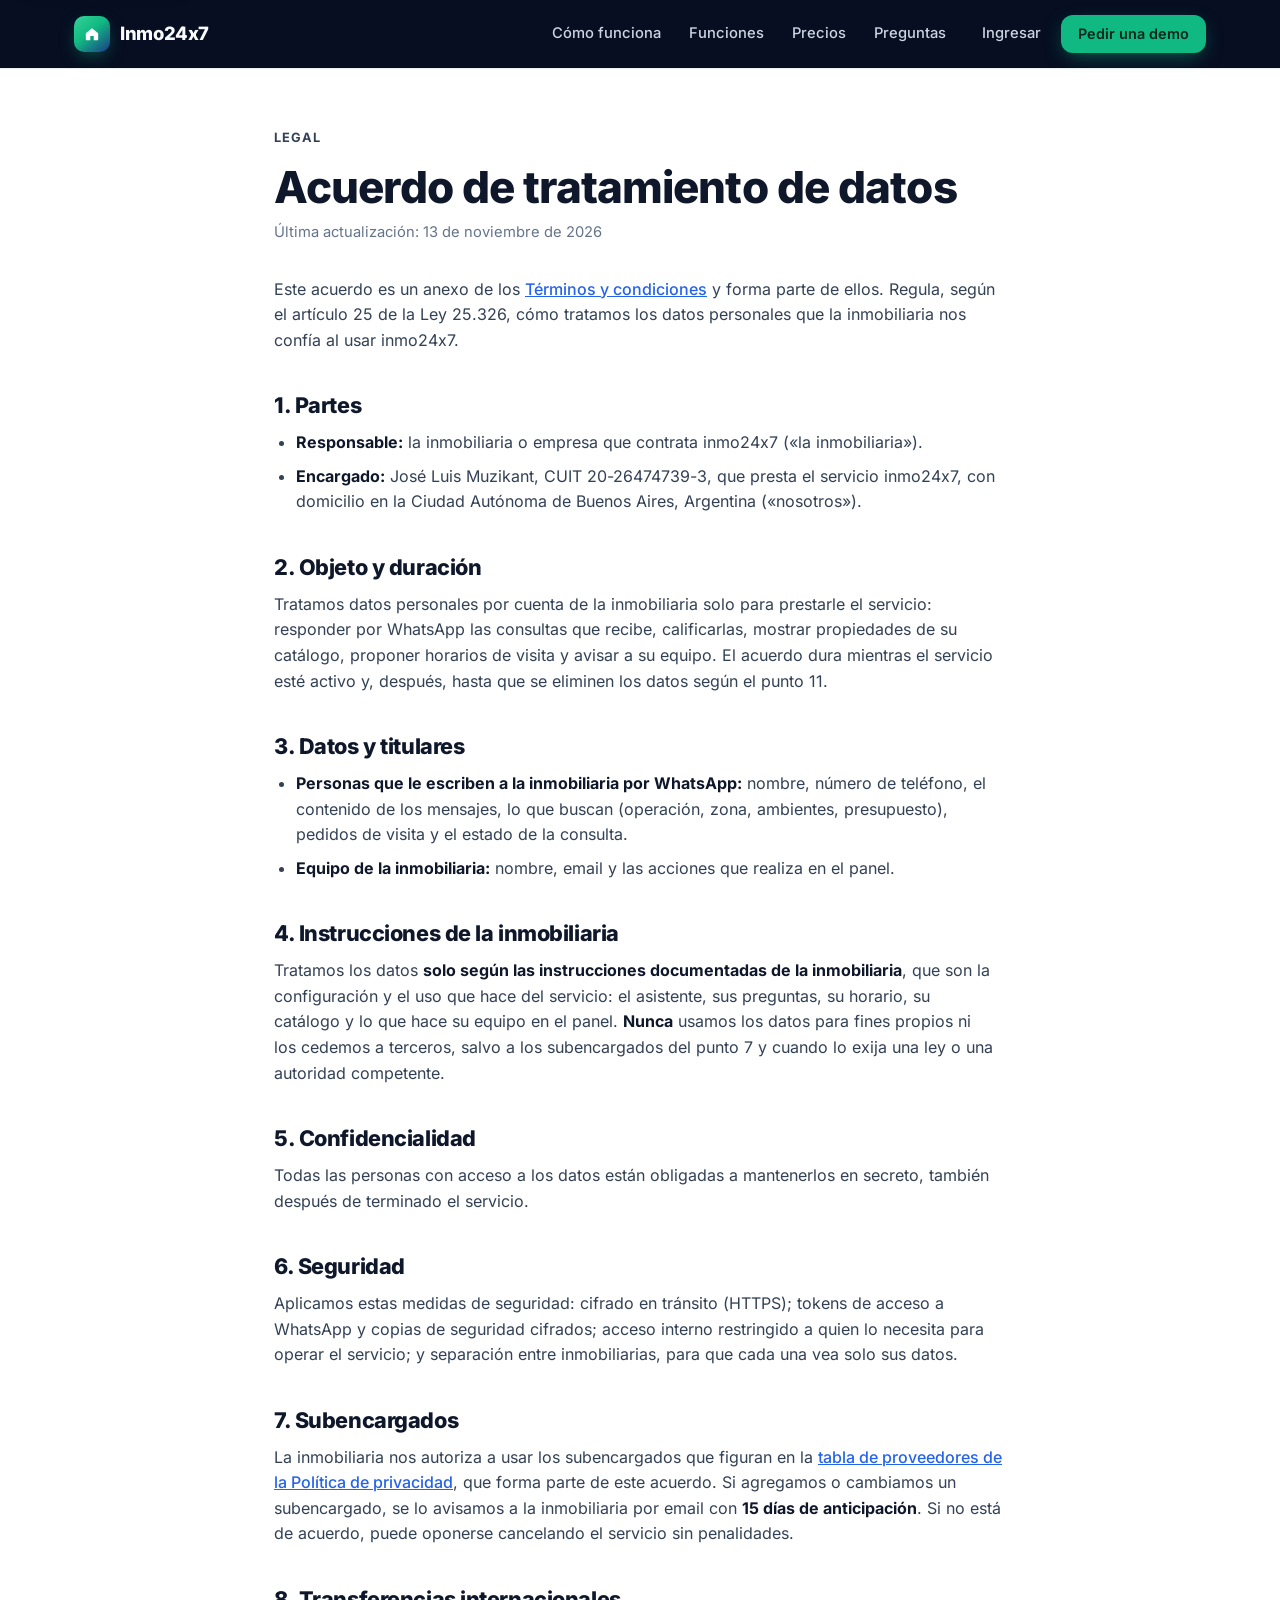
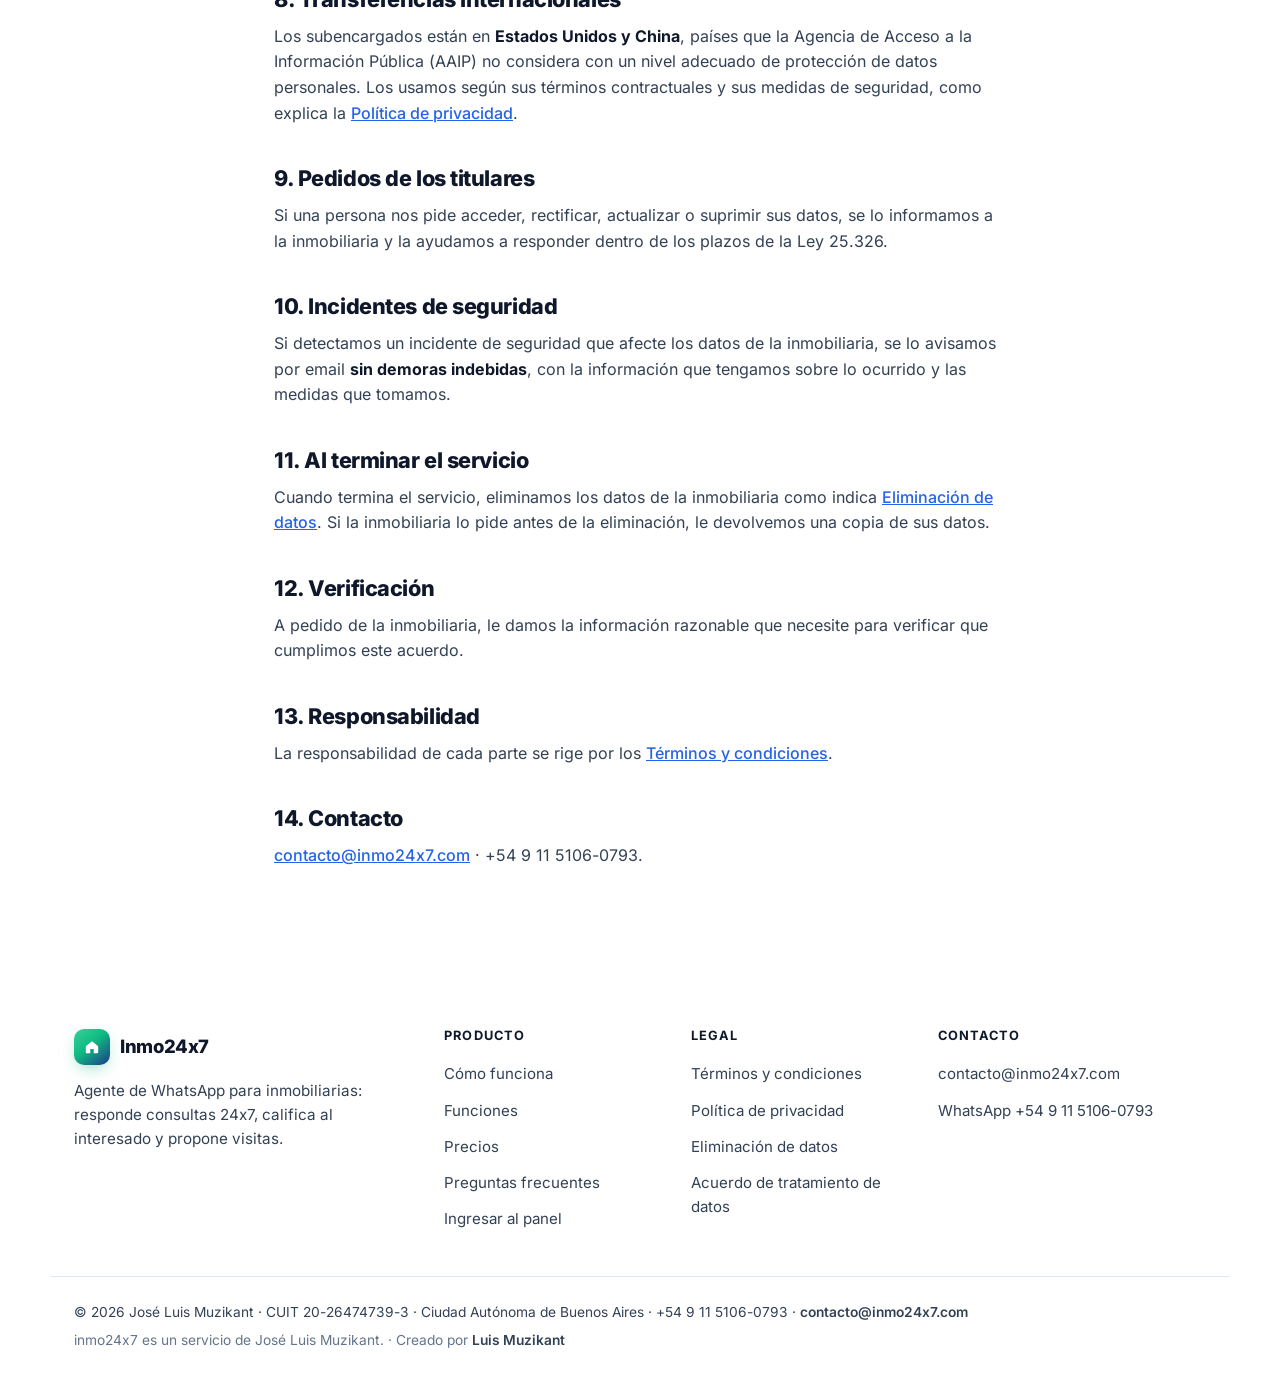
==== acuerdo-de-tratamiento-de-datos/index.html @ 427f62fc "Add data processing agreement, Responsable domicile, provider table and transfer notice; remove Cuen" ====
<!doctype html>
<html lang="es-AR">
  <head>
    <meta charset="UTF-8" />
    <meta name="viewport" content="width=device-width, initial-scale=1.0" />
    <title>Acuerdo de tratamiento de datos — Inmo24x7</title>
    <meta name="description" content="Acuerdo de tratamiento de datos de inmo24x7 (anexo a los Términos, Ley 25.326, art. 25): cómo tratamos, por cuenta de cada inmobiliaria, los datos de las personas que le escriben por WhatsApp." />
    <link rel="canonical" href="https://www.inmo24x7.com/acuerdo-de-tratamiento-de-datos/" />
    <meta name="theme-color" content="#0b1530" />
    <link rel="icon" href="/favicon.svg" type="image/svg+xml" />
    <meta property="og:type" content="website" />
    <meta property="og:locale" content="es_AR" />
    <meta property="og:site_name" content="Inmo24x7" />
    <meta property="og:url" content="https://www.inmo24x7.com/acuerdo-de-tratamiento-de-datos/" />
    <meta property="og:title" content="Acuerdo de tratamiento de datos — Inmo24x7" />
    <meta property="og:image" content="https://www.inmo24x7.com/images/og.png" />
    <link rel="preload" href="/fonts/inter-latin-var.woff2" as="font" type="font/woff2" crossorigin />
    <link rel="stylesheet" href="/styles.css" />
    <script>document.documentElement.classList.add('js');</script>
  </head>

  <body class="page-legal">
    <!-- Texto base: revisar con un abogado antes de lanzar. -->
    <a href="#main" class="skip-link">Saltar al contenido</a>

    <!-- site-header: identical on every page -->
    <header class="nav">
      <div class="nav-inner wrap">
        <a href="/" class="brand" aria-label="Inmo24x7, inicio">
          <span class="brand-mark" aria-hidden="true"><svg viewBox="0 0 32 32"><path d="M7 15 16 7.5 25 15v9a1 1 0 0 1-1 1h-5.5v-6h-5v6H8a1 1 0 0 1-1-1z" fill="currentColor"/></svg></span>
          <span class="brand-name">Inmo24x7</span>
        </a>

        <nav class="nav-links" id="nav-links" aria-label="Principal">
          <a href="/#como-funciona">Cómo funciona</a>
          <a href="/#funciones">Funciones</a>
          <a href="/#precios">Precios</a>
          <a href="/#faq">Preguntas</a>
          <a href="https://app.inmo24x7.com" class="nav-login">Ingresar</a>
          <a href="https://wa.me/5491151060793?text=Hola%20Inmo24x7%2C%20quiero%20una%20demo" class="btn btn-primary btn-sm" target="_blank" rel="noopener">Pedir una demo</a>
        </nav>

        <button class="nav-toggle" type="button" aria-label="Abrir menú" aria-expanded="false" aria-controls="nav-links">
          <span></span><span></span><span></span>
        </button>
      </div>
    </header>
    <!-- /site-header -->

    <main id="main" class="legal">
      <div class="wrap legal-wrap">
        <p class="eyebrow">Legal</p>
        <h1>Acuerdo de tratamiento de datos</h1>
        <p class="updated">Última actualización: 13 de noviembre de 2026</p>

        <p>Este acuerdo es un anexo de los <a href="/terminos/">Términos y condiciones</a> y forma parte de ellos. Regula, según el artículo 25 de la Ley 25.326, cómo tratamos los datos personales que la inmobiliaria nos confía al usar inmo24x7.</p>

        <section id="partes">
          <h2>1. Partes</h2>
          <ul>
            <li><strong>Responsable:</strong> la inmobiliaria o empresa que contrata inmo24x7 («la inmobiliaria»).</li>
            <li><strong>Encargado:</strong> José Luis Muzikant, CUIT 20-26474739-3, que presta el servicio inmo24x7, con domicilio en la Ciudad Autónoma de Buenos Aires, Argentina («nosotros»).</li>
          </ul>
        </section>

        <section id="objeto">
          <h2>2. Objeto y duración</h2>
          <p>Tratamos datos personales por cuenta de la inmobiliaria solo para prestarle el servicio: responder por WhatsApp las consultas que recibe, calificarlas, mostrar propiedades de su catálogo, proponer horarios de visita y avisar a su equipo. El acuerdo dura mientras el servicio esté activo y, después, hasta que se eliminen los datos según el punto 11.</p>
        </section>

        <section id="datos">
          <h2>3. Datos y titulares</h2>
          <ul>
            <li><strong>Personas que le escriben a la inmobiliaria por WhatsApp:</strong> nombre, número de teléfono, el contenido de los mensajes, lo que buscan (operación, zona, ambientes, presupuesto), pedidos de visita y el estado de la consulta.</li>
            <li><strong>Equipo de la inmobiliaria:</strong> nombre, email y las acciones que realiza en el panel.</li>
          </ul>
        </section>

        <section id="instrucciones">
          <h2>4. Instrucciones de la inmobiliaria</h2>
          <p>Tratamos los datos <strong>solo según las instrucciones documentadas de la inmobiliaria</strong>, que son la configuración y el uso que hace del servicio: el asistente, sus preguntas, su horario, su catálogo y lo que hace su equipo en el panel. <strong>Nunca</strong> usamos los datos para fines propios ni los cedemos a terceros, salvo a los subencargados del punto 7 y cuando lo exija una ley o una autoridad competente.</p>
        </section>

        <section id="confidencialidad">
          <h2>5. Confidencialidad</h2>
          <p>Todas las personas con acceso a los datos están obligadas a mantenerlos en secreto, también después de terminado el servicio.</p>
        </section>

        <section id="seguridad">
          <h2>6. Seguridad</h2>
          <p>Aplicamos estas medidas de seguridad: cifrado en tránsito (HTTPS); tokens de acceso a WhatsApp y copias de seguridad cifrados; acceso interno restringido a quien lo necesita para operar el servicio; y separación entre inmobiliarias, para que cada una vea solo sus datos.</p>
        </section>

        <section id="subencargados">
          <h2>7. Subencargados</h2>
          <p>La inmobiliaria nos autoriza a usar los subencargados que figuran en la <a href="/privacidad/#proveedores">tabla de proveedores de la Política de privacidad</a>, que forma parte de este acuerdo. Si agregamos o cambiamos un subencargado, se lo avisamos a la inmobiliaria por email con <strong>15 días de anticipación</strong>. Si no está de acuerdo, puede oponerse cancelando el servicio sin penalidades.</p>
        </section>

        <section id="transferencias">
          <h2>8. Transferencias internacionales</h2>
          <p>Los subencargados están en <strong>Estados Unidos y China</strong>, países que la Agencia de Acceso a la Información Pública (AAIP) no considera con un nivel adecuado de protección de datos personales. Los usamos según sus términos contractuales y sus medidas de seguridad, como explica la <a href="/privacidad/#transferencias">Política de privacidad</a>.</p>
          <!-- TODO_ABOGADO: definir mecanismo de transferencia (cláusulas modelo Res. AAIP 198/2023 o consentimiento) -->
        </section>

        <section id="derechos">
          <h2>9. Pedidos de los titulares</h2>
          <p>Si una persona nos pide acceder, rectificar, actualizar o suprimir sus datos, se lo informamos a la inmobiliaria y la ayudamos a responder dentro de los plazos de la Ley 25.326.</p>
        </section>

        <section id="incidentes">
          <h2>10. Incidentes de seguridad</h2>
          <p>Si detectamos un incidente de seguridad que afecte los datos de la inmobiliaria, se lo avisamos por email <strong>sin demoras indebidas</strong>, con la información que tengamos sobre lo ocurrido y las medidas que tomamos.</p>
        </section>

        <section id="fin">
          <h2>11. Al terminar el servicio</h2>
          <p>Cuando termina el servicio, eliminamos los datos de la inmobiliaria como indica <a href="/eliminacion-de-datos/">Eliminación de datos</a>. Si la inmobiliaria lo pide antes de la eliminación, le devolvemos una copia de sus datos.</p>
        </section>

        <section id="verificacion">
          <h2>12. Verificación</h2>
          <p>A pedido de la inmobiliaria, le damos la información razonable que necesite para verificar que cumplimos este acuerdo.</p>
        </section>

        <section id="responsabilidad">
          <h2>13. Responsabilidad</h2>
          <p>La responsabilidad de cada parte se rige por los <a href="/terminos/#responsabilidad">Términos y condiciones</a>.</p>
        </section>

        <section id="contacto">
          <h2>14. Contacto</h2>
          <p><a href="mailto:contacto@inmo24x7.com">contacto@inmo24x7.com</a> · +54 9 11 5106-0793.</p>
        </section>
      </div>
    </main>

    <!-- site-footer: identical on every page. Legal data: see legal-data.md -->
    <footer class="footer">
      <div class="wrap footer-grid">
        <div class="footer-brand">
          <a href="/" class="brand">
            <span class="brand-mark" aria-hidden="true"><svg viewBox="0 0 32 32"><path d="M7 15 16 7.5 25 15v9a1 1 0 0 1-1 1h-5.5v-6h-5v6H8a1 1 0 0 1-1-1z" fill="currentColor"/></svg></span>
            <span class="brand-name">Inmo24x7</span>
          </a>
          <p>Agente de WhatsApp para inmobiliarias: responde consultas 24x7, califica al interesado y propone visitas.</p>
        </div>
        <div>
          <h2 class="footer-h">Producto</h2>
          <ul>
            <li><a href="/#como-funciona">Cómo funciona</a></li>
            <li><a href="/#funciones">Funciones</a></li>
            <li><a href="/#precios">Precios</a></li>
            <li><a href="/#faq">Preguntas frecuentes</a></li>
            <li><a href="https://app.inmo24x7.com">Ingresar al panel</a></li>
          </ul>
        </div>
        <div>
          <h2 class="footer-h">Legal</h2>
          <ul>
            <li><a href="/terminos/">Términos y condiciones</a></li>
            <li><a href="/privacidad/">Política de privacidad</a></li>
            <li><a href="/eliminacion-de-datos/">Eliminación de datos</a></li>
            <li><a href="/acuerdo-de-tratamiento-de-datos/">Acuerdo de tratamiento de datos</a></li>
          </ul>
        </div>
        <div>
          <h2 class="footer-h">Contacto</h2>
          <ul>
            <li><a href="mailto:contacto@inmo24x7.com">contacto@inmo24x7.com</a></li>
            <li><a href="https://wa.me/5491151060793" target="_blank" rel="noopener">WhatsApp +54 9 11 5106-0793</a></li>
          </ul>
        </div>
      </div>
      <div class="wrap footer-bottom">
        <p class="legal-line">© 2026 José Luis Muzikant · CUIT 20-26474739-3 · Ciudad Autónoma de Buenos Aires · +54 9 11 5106-0793 · <a href="mailto:contacto@inmo24x7.com">contacto@inmo24x7.com</a></p>
        <p>inmo24x7 es un servicio de José Luis Muzikant. · Creado por <a href="https://www.linkedin.com/in/jmuzikant/" target="_blank" rel="noopener">Luis Muzikant</a></p>
      </div>
    </footer>
    <!-- /site-footer -->

    <script src="/site.js" defer></script>
  </body>
</html>
---- styles.css ----
/* ==========================================================================
   Inmo24x7 landing
   ========================================================================== */

/* Inter, self-hosted (SIL Open Font License, see /fonts/OFL.txt). Variable weight, Latin subset. */
@font-face {
  font-family: 'Inter';
  font-style: normal;
  font-weight: 100 900;
  font-display: swap;
  src: url('/fonts/inter-latin-var.woff2') format('woff2');
}

*, *::before, *::after { box-sizing: border-box; margin: 0; padding: 0; }

:root {
  --navy-950: #070e22;
  --navy-900: #0b1530;
  --navy-800: #13214a;
  --blue-900: #1E3A8A;
  --blue-600: #2563eb;
  --blue-400: #60a5fa;
  --green-500: #10B981;
  --green-400: #34D399;
  --green-700: #047857;
  --green-50: #ecfdf5;

  --ink: #0f172a;
  --ink-2: #334155;
  --ink-3: #64748b;
  --line: #e2e8f0;
  --surface: #ffffff;
  --surface-2: #f6f8fb;

  --on-dark: #f8fafc;
  --on-dark-2: #cbd5e1;
  --on-dark-3: #94a3b8;
  --line-dark: rgba(148, 163, 184, 0.18);

  --radius: 14px;
  --radius-lg: 20px;
  --shadow-sm: 0 1px 2px rgba(15, 23, 42, .06), 0 1px 3px rgba(15, 23, 42, .04);
  --shadow-md: 0 8px 24px -8px rgba(15, 23, 42, .14);
  --shadow-lg: 0 30px 60px -20px rgba(2, 6, 23, .45);
  --ease: cubic-bezier(.2, .7, .2, 1);
  --nav-h: 68px;
}

html { scroll-behavior: smooth; scroll-padding-top: calc(var(--nav-h) + 12px); -webkit-text-size-adjust: 100%; }

body {
  font-family: 'Inter', ui-sans-serif, system-ui, -apple-system, 'Segoe UI', sans-serif;
  font-size: 16px;
  line-height: 1.6;
  color: var(--ink);
  background: var(--surface);
  font-feature-settings: 'calt' 0; /* keep "24x7" from rendering as "24×7" */
  -webkit-font-smoothing: antialiased;
  text-rendering: optimizeLegibility;
  overflow-x: hidden;
}

img { display: block; max-width: 100%; height: auto; }
a { color: inherit; }
h1, h2, h3, h4 { line-height: 1.15; letter-spacing: -0.02em; text-wrap: balance; }
p { text-wrap: pretty; }

.wrap { width: 100%; max-width: 1180px; margin: 0 auto; padding: 0 24px; }

.ico {
  width: 20px; height: 20px; flex: none;
  fill: none; stroke: currentColor; stroke-width: 2; stroke-linecap: round; stroke-linejoin: round;
}

:focus-visible { outline: 3px solid var(--blue-400); outline-offset: 3px; border-radius: 6px; }

.skip-link {
  position: absolute; left: 16px; top: -60px; z-index: 2000;
  background: var(--surface); color: var(--ink); padding: 10px 16px; border-radius: 10px;
  font-weight: 600; text-decoration: none; box-shadow: var(--shadow-md);
}
.skip-link:focus { top: 12px; }

/* Buttons ---------------------------------------------------------------- */
.btn {
  display: inline-flex; align-items: center; justify-content: center; gap: 8px;
  min-height: 44px; padding: 10px 20px;
  border-radius: 12px; border: 1px solid transparent;
  font: inherit; font-weight: 600; font-size: .95rem; line-height: 1.2;
  text-decoration: none; cursor: pointer; white-space: nowrap;
  transition: transform .15s var(--ease), box-shadow .15s var(--ease), background-color .15s, border-color .15s, color .15s;
}
.btn .ico { width: 18px; height: 18px; }
.btn-sm { min-height: 38px; padding: 8px 16px; font-size: .9rem; }
.btn-lg { min-height: 52px; padding: 14px 26px; font-size: 1rem; }

.btn-primary {
  background: var(--green-500); color: #04261b;
  box-shadow: 0 6px 20px -6px rgba(16, 185, 129, .6);
}
.btn-primary:hover { background: var(--green-400); transform: translateY(-1px); box-shadow: 0 10px 26px -8px rgba(16, 185, 129, .7); }

.btn-ghost { background: rgba(255, 255, 255, .06); color: var(--on-dark); border-color: rgba(255, 255, 255, .22); }
.btn-ghost:hover { background: rgba(255, 255, 255, .12); border-color: rgba(255, 255, 255, .4); }

.btn-outline { background: var(--surface); color: var(--ink); border-color: var(--line); }
.btn-outline:hover { border-color: var(--ink-3); background: var(--surface-2); }

/* Eyebrow ---------------------------------------------------------------- */
.eyebrow {
  display: inline-flex; align-items: center; gap: 8px;
  font-size: .8rem; font-weight: 700; letter-spacing: .08em; text-transform: uppercase;
  color: var(--green-700); margin-bottom: 14px;
}
.eyebrow-dark { color: var(--green-400); }
.eyebrow .dot {
  width: 8px; height: 8px; border-radius: 50%; background: var(--green-400);
  box-shadow: 0 0 0 4px rgba(52, 211, 153, .2);
}

/* Navigation ------------------------------------------------------------- */
.nav {
  position: fixed; inset: 0 0 auto; z-index: 1000; height: var(--nav-h);
  display: flex; align-items: center;
  transition: background-color .25s, box-shadow .25s, backdrop-filter .25s;
}
.nav.scrolled {
  background: rgba(7, 14, 34, .82);
  backdrop-filter: saturate(160%) blur(14px);
  -webkit-backdrop-filter: saturate(160%) blur(14px);
  box-shadow: 0 1px 0 var(--line-dark);
}
.nav-inner { display: flex; align-items: center; justify-content: space-between; gap: 24px; }

.brand { display: inline-flex; align-items: center; gap: 10px; text-decoration: none; color: var(--on-dark); }
.brand-mark {
  width: 36px; height: 36px; border-radius: 10px; display: grid; place-items: center;
  background: linear-gradient(140deg, var(--green-400), var(--green-500) 45%, var(--blue-900));
  color: #fff; box-shadow: 0 6px 18px -6px rgba(16, 185, 129, .6);
}
.brand-mark svg { width: 22px; height: 22px; }
.brand-name { font-weight: 800; font-size: 1.15rem; letter-spacing: -0.02em; }

.nav-links { display: flex; align-items: center; gap: 4px; }
.nav-links a:not(.btn) {
  color: var(--on-dark-2); text-decoration: none; font-size: .92rem; font-weight: 500;
  padding: 8px 12px; border-radius: 8px; transition: color .15s, background-color .15s;
}
.nav-links a:not(.btn):hover { color: #fff; background: rgba(255, 255, 255, .06); }
.nav-links .nav-login { margin-left: 8px; color: #fff; }
.nav-links .btn { margin-left: 4px; }

.nav-toggle {
  display: none; width: 44px; height: 44px; border: 0; background: transparent; cursor: pointer;
  flex-direction: column; align-items: center; justify-content: center; gap: 5px; border-radius: 10px;
}
.nav-toggle span { display: block; width: 22px; height: 2px; border-radius: 2px; background: #fff; transition: transform .2s, opacity .2s; }
.nav-toggle.open span:nth-child(1) { transform: translateY(7px) rotate(45deg); }
.nav-toggle.open span:nth-child(2) { opacity: 0; }
.nav-toggle.open span:nth-child(3) { transform: translateY(-7px) rotate(-45deg); }

/* Hero ------------------------------------------------------------------- */
.hero {
  position: relative; isolation: isolate; overflow: hidden;
  background: var(--navy-950); color: var(--on-dark);
  padding: calc(var(--nav-h) + 64px) 0 96px;
}
.hero-bg {
  position: absolute; inset: 0; z-index: -1;
  background:
    radial-gradient(60% 60% at 85% 20%, rgba(16, 185, 129, .28), transparent 70%),
    radial-gradient(50% 60% at 10% 90%, rgba(37, 99, 235, .28), transparent 70%),
    linear-gradient(180deg, var(--navy-950), var(--navy-900));
}
.hero-bg::after {
  content: ''; position: absolute; inset: 0;
  background-image: linear-gradient(rgba(148, 163, 184, .06) 1px, transparent 1px), linear-gradient(90deg, rgba(148, 163, 184, .06) 1px, transparent 1px);
  background-size: 48px 48px;
  -webkit-mask-image: radial-gradient(70% 70% at 50% 30%, #000 30%, transparent 80%);
          mask-image: radial-gradient(70% 70% at 50% 30%, #000 30%, transparent 80%);
}

.hero-grid { display: grid; grid-template-columns: 1.1fr .9fr; gap: 56px; align-items: center; }

.hero h1 { font-size: clamp(2.3rem, 4.6vw, 3.6rem); font-weight: 800; letter-spacing: -0.035em; margin-bottom: 22px; }
.hero h1 .hl {
  background: linear-gradient(100deg, var(--green-400), #6ee7b7 60%, var(--blue-400));
  -webkit-background-clip: text; background-clip: text; color: transparent;
}
.lead { font-size: clamp(1.05rem, 1.6vw, 1.2rem); color: var(--on-dark-2); max-width: 560px; margin-bottom: 32px; }
.lead strong { color: #fff; font-weight: 600; }

.hero-cta { display: flex; flex-wrap: wrap; gap: 12px; margin-bottom: 28px; }
.hero-cta.center { justify-content: center; margin-bottom: 0; }

.hero-points { list-style: none; display: flex; flex-wrap: wrap; gap: 10px 22px; color: var(--on-dark-3); font-size: .9rem; }
.hero-points li { display: inline-flex; align-items: center; gap: 6px; }
.hero-points .ico { width: 16px; height: 16px; color: var(--green-400); stroke-width: 2.5; }

/* Phone mock */
.hero-visual { position: relative; display: flex; justify-content: center; }
.phone {
  width: 100%; max-width: 360px;
  border-radius: 34px; padding: 10px;
  background: linear-gradient(160deg, #1f2b4d, #0d1630);
  box-shadow: var(--shadow-lg), inset 0 0 0 1px rgba(255, 255, 255, .08);
}
.phone-head {
  display: flex; align-items: center; gap: 10px;
  background: #075e54; color: #fff; padding: 14px 16px; border-radius: 26px 26px 0 0;
}
.phone-head strong { display: block; font-size: .92rem; font-weight: 600; line-height: 1.2; }
.phone-head .online { font-size: .75rem; opacity: .8; }
.avatar {
  width: 36px; height: 36px; border-radius: 50%; display: grid; place-items: center;
  background: #d1fae5; color: #065f46; font-weight: 700;
}
.phone-body {
  height: 470px; overflow: hidden;
  display: flex; flex-direction: column; justify-content: flex-end; gap: 8px;
  padding: 16px 12px; border-radius: 0 0 26px 26px;
  background-color: #ece5dd;
  background-image: radial-gradient(rgba(0, 0, 0, .035) 1px, transparent 1px);
  background-size: 14px 14px;
}
.msg {
  position: relative; flex: none;
  max-width: 84%; padding: 7px 10px 18px; border-radius: 10px;
  font-size: .86rem; line-height: 1.4; color: #111b21;
  box-shadow: 0 1px .5px rgba(11, 20, 26, .13);
}
.msg time { position: absolute; right: 8px; bottom: 3px; font-size: .66rem; color: #667781; }
.msg.in { align-self: flex-start; background: #fff; border-top-left-radius: 2px; }
.msg.out { align-self: flex-end; background: #d9fdd3; border-top-right-radius: 2px; }
.prop {
  display: block; margin-top: 6px; padding: 7px 9px; border-radius: 8px;
  background: rgba(255, 255, 255, .75); border: 1px solid rgba(0, 0, 0, .06);
}
.prop b { display: block; font-weight: 600; font-size: .82rem; }
.prop small { font-size: .76rem; color: #3b4a54; }
.prop u { color: #027eb5; text-decoration: none; }
.slots { display: flex; gap: 6px; margin-top: 6px; }
.slots span {
  padding: 4px 9px; border-radius: 999px; font-size: .76rem; font-weight: 600;
  background: #fff; color: #027eb5; border: 1px solid rgba(2, 126, 181, .25);
}
.slots .picked { background: #027eb5; color: #fff; }

.typing {
  display: none; align-self: flex-end; gap: 4px; padding: 10px 12px; border-radius: 10px;
  background: #d9fdd3; box-shadow: 0 1px .5px rgba(11, 20, 26, .13);
}
.typing span { width: 6px; height: 6px; border-radius: 50%; background: #667781; animation: blink 1.2s infinite; }
.typing span:nth-child(2) { animation-delay: .15s; }
.typing span:nth-child(3) { animation-delay: .3s; }
@keyframes blink { 0%, 60%, 100% { opacity: .3; transform: translateY(0); } 30% { opacity: 1; transform: translateY(-3px); } }

.js .phone-body.play [data-step]:not(.show) { display: none; }
.phone-body.play [data-step].show { animation: pop .35s var(--ease); }
.phone-body.is-typing .typing { display: flex; }
@keyframes pop { from { opacity: 0; transform: translateY(8px) scale(.98); } to { opacity: 1; transform: none; } }

.toast {
  position: absolute; left: -28px; bottom: -36px;
  display: flex; align-items: center; gap: 12px;
  padding: 12px 16px 12px 12px; border-radius: 14px;
  background: #fff; color: var(--ink); box-shadow: var(--shadow-lg);
  opacity: 0; transform: translateY(12px); transition: opacity .4s, transform .4s var(--ease);
}
.toast.show { opacity: 1; transform: none; }
.toast strong { display: block; font-size: .88rem; }
.toast small { display: block; font-size: .78rem; color: var(--ink-3); }
.toast-ico { width: 36px; height: 36px; border-radius: 10px; display: grid; place-items: center; background: #dbeafe; color: var(--blue-600); }

/* Strip ------------------------------------------------------------------ */
.strip { border-bottom: 1px solid var(--line); background: var(--surface); }
.strip-inner {
  display: flex; flex-wrap: wrap; justify-content: center; gap: 14px 40px;
  padding-top: 22px; padding-bottom: 22px; color: var(--ink-2); font-size: .92rem; font-weight: 500;
}
.strip-inner span { display: inline-flex; align-items: center; gap: 8px; }
.strip-inner .ico { color: var(--green-700); }

/* Sections --------------------------------------------------------------- */
.section { padding: 104px 0; }
.section-alt { background: var(--surface-2); border-top: 1px solid var(--line); border-bottom: 1px solid var(--line); }
.section-dark { background: var(--navy-900); color: var(--on-dark); }

.section-head { max-width: 680px; margin-bottom: 56px; }
.section-head.center { margin-left: auto; margin-right: auto; text-align: center; }
.section-head h2 { font-size: clamp(1.9rem, 3.4vw, 2.6rem); font-weight: 800; margin-bottom: 14px; }
.section-head .sub { font-size: 1.08rem; color: var(--ink-2); }
.section-dark .section-head .sub { color: var(--on-dark-2); }
.section-head .sub a { color: var(--green-700); font-weight: 600; }

/* Cards */
.cards-3 { display: grid; grid-template-columns: repeat(3, 1fr); gap: 20px; margin-bottom: 40px; }
.card {
  background: var(--surface); border: 1px solid var(--line); border-radius: var(--radius-lg);
  padding: 28px; box-shadow: var(--shadow-sm);
}
.card h3 { font-size: 1.15rem; font-weight: 700; margin: 18px 0 8px; }
.card p { color: var(--ink-2); font-size: .97rem; }
.card p strong { color: var(--ink); }
.cite { display: block; margin-top: 10px; font-size: .78rem; color: var(--ink-3); }

.card-ico {
  width: 44px; height: 44px; border-radius: 12px; display: grid; place-items: center;
  background: var(--green-50); color: var(--green-700);
}
.card-ico .ico { width: 22px; height: 22px; }

.solution {
  display: flex; align-items: center; justify-content: space-between; gap: 32px;
  padding: 40px 44px; border-radius: var(--radius-lg);
  background:
    radial-gradient(80% 140% at 100% 0%, rgba(16, 185, 129, .25), transparent 60%),
    linear-gradient(135deg, var(--navy-900), var(--blue-900));
  color: var(--on-dark);
}
.solution h3 { font-size: clamp(1.35rem, 2.4vw, 1.7rem); font-weight: 800; margin-bottom: 10px; max-width: 640px; }
.solution p { color: var(--on-dark-2); max-width: 640px; }
.solution .eyebrow { margin-bottom: 10px; }

/* Flow */
.flow {
  list-style: none; display: grid; grid-template-columns: repeat(5, 1fr); gap: 16px;
  counter-reset: none; margin-bottom: 64px; position: relative;
}
.flow::before {
  content: ''; position: absolute; top: 22px; left: 10%; right: 10%; height: 2px;
  background: linear-gradient(90deg, var(--green-500), var(--blue-600));
  opacity: .35; z-index: 0;
}
.flow li { position: relative; z-index: 1; text-align: center; padding: 0 6px; }
.flow-n {
  width: 46px; height: 46px; border-radius: 50%; display: grid; place-items: center; margin: 0 auto 16px;
  background: var(--surface); border: 2px solid var(--green-500); color: var(--green-700);
  font-weight: 800; font-size: 1.05rem; box-shadow: 0 0 0 6px var(--surface-2);
}
.flow h3 { font-size: 1.05rem; font-weight: 700; margin-bottom: 6px; }
.flow p { font-size: .92rem; color: var(--ink-2); }

.setup {
  display: grid; grid-template-columns: .8fr 1.2fr; gap: 40px; align-items: center;
  background: var(--surface); border: 1px solid var(--line); border-radius: var(--radius-lg);
  padding: 36px; box-shadow: var(--shadow-sm);
}
.setup-head h3 { font-size: 1.45rem; font-weight: 800; margin-bottom: 10px; }
.setup-head p { color: var(--ink-2); }
.setup-grid { display: grid; grid-template-columns: repeat(2, 1fr); gap: 20px; }
.setup-step { display: flex; gap: 14px; align-items: flex-start; }
.setup-step > .ico {
  width: 40px; height: 40px; padding: 9px; border-radius: 11px;
  background: #eff6ff; color: var(--blue-600);
}
.setup-step h4 { font-size: 1rem; font-weight: 700; margin-bottom: 2px; }
.setup-step p { font-size: .92rem; color: var(--ink-2); }

/* Showcase */
.showcase { display: grid; grid-template-columns: .85fr 1.15fr; gap: 56px; align-items: center; }
.showcase + .showcase { margin-top: 88px; }
.showcase-title { font-size: clamp(1.7rem, 3vw, 2.3rem); font-weight: 800; margin-bottom: 14px; }
.shot figcaption { padding: 8px 14px; font-size: .78rem; color: var(--ink-3); border-top: 1px solid var(--line); background: var(--surface-2); }
.showcase-copy h3 { font-size: clamp(1.4rem, 2.4vw, 1.8rem); font-weight: 800; margin-bottom: 12px; }
.showcase-copy > p { color: var(--ink-2); margin-bottom: 20px; }

.ticks { list-style: none; display: grid; gap: 10px; }
.ticks li { display: flex; gap: 10px; align-items: flex-start; color: var(--ink-2); font-size: .96rem; }
.ticks .ico { width: 18px; height: 18px; margin-top: 3px; color: var(--green-700); stroke-width: 2.5; }

.shot {
  border-radius: 16px; overflow: hidden; background: var(--surface);
  border: 1px solid var(--line); box-shadow: 0 40px 80px -30px rgba(15, 23, 42, .35), var(--shadow-sm);
}
.shot-bar {
  display: flex; align-items: center; gap: 6px; padding: 10px 14px;
  background: #f1f5f9; border-bottom: 1px solid var(--line);
}
.shot-bar i { width: 10px; height: 10px; border-radius: 50%; background: #cbd5e1; }
.shot-bar span {
  margin-left: 10px; padding: 2px 12px; border-radius: 6px; background: #fff;
  font-size: .75rem; color: var(--ink-3); border: 1px solid var(--line);
}

/* Features (dark) */
.features { display: grid; grid-template-columns: repeat(3, 1fr); gap: 18px; }
.feature {
  padding: 28px; border-radius: var(--radius-lg);
  background: rgba(255, 255, 255, .035); border: 1px solid var(--line-dark);
  transition: border-color .2s, background-color .2s;
}
.feature:hover { border-color: rgba(52, 211, 153, .4); background: rgba(255, 255, 255, .055); }
.feature.wide { grid-column: span 2; }
.feature .card-ico { background: rgba(16, 185, 129, .14); color: var(--green-400); }
.feature h3 { font-size: 1.12rem; font-weight: 700; margin: 18px 0 8px; }
.feature p { color: var(--on-dark-2); font-size: .96rem; }
.feature.soon { border-style: dashed; }
.soon-tag {
  display: inline-block; margin-left: 6px; padding: 2px 8px; border-radius: 999px; vertical-align: middle;
  font-size: .7rem; font-weight: 700; letter-spacing: .04em; text-transform: uppercase;
  background: rgba(96, 165, 250, .15); color: #bfdbfe; border: 1px solid rgba(96, 165, 250, .3);
}
.chips { display: flex; flex-wrap: wrap; gap: 6px; margin-top: 14px; }
.chips span {
  padding: 4px 10px; border-radius: 999px; font-size: .78rem; font-weight: 600;
  background: rgba(52, 211, 153, .12); color: #a7f3d0; border: 1px solid rgba(52, 211, 153, .25);
}

/* Pricing */
.pricing { display: grid; grid-template-columns: repeat(3, 1fr); gap: 20px; align-items: stretch; }
.plan {
  position: relative; display: flex; flex-direction: column;
  background: var(--surface); border: 1px solid var(--line); border-radius: var(--radius-lg);
  padding: 32px 28px; box-shadow: var(--shadow-sm);
}
.plan h3 { font-size: 1.2rem; font-weight: 700; }
.plan-desc { color: var(--ink-3); font-size: .93rem; margin-top: 2px; }
.price { display: flex; align-items: baseline; gap: 6px; margin: 22px 0 24px; }
.price .cur { font-size: .9rem; font-weight: 700; color: var(--ink-3); }
.price .amt { font-size: 3.2rem; font-weight: 800; letter-spacing: -0.04em; line-height: 1; }
.price .per { color: var(--ink-3); font-size: .95rem; }
.plan .ticks { margin-bottom: 28px; flex: 1; align-content: start; }
.plan .btn { width: 100%; }
.plan-pop {
  border: 2px solid var(--green-500);
  box-shadow: 0 30px 60px -30px rgba(16, 185, 129, .55), var(--shadow-sm);
}
.pop-badge {
  position: absolute; top: -13px; left: 28px;
  padding: 4px 12px; border-radius: 999px; background: var(--green-500); color: #04261b;
  font-size: .72rem; font-weight: 800; letter-spacing: .06em; text-transform: uppercase;
}
.price .was { margin-left: 8px; color: var(--ink-3); font-size: .95rem; font-weight: 600; }
.price .amt-text { font-size: 2.2rem; letter-spacing: -0.03em; }
.pricing-note { text-align: center; max-width: 760px; margin: 28px auto 0; color: var(--ink-3); font-size: .88rem; }

/* FAQ */
.faq-wrap { display: grid; grid-template-columns: .8fr 1.2fr; gap: 56px; align-items: start; }
.faq-wrap .section-head { margin-bottom: 0; position: sticky; top: calc(var(--nav-h) + 32px); }
.faq { display: grid; gap: 10px; }
.faq details {
  background: var(--surface); border: 1px solid var(--line); border-radius: var(--radius);
  transition: border-color .2s, box-shadow .2s;
}
.faq details[open] { border-color: #cbd5e1; box-shadow: var(--shadow-sm); }
.faq summary {
  list-style: none; cursor: pointer; display: flex; align-items: center; justify-content: space-between; gap: 16px;
  padding: 18px 20px; font-weight: 600; font-size: 1rem;
}
.faq summary::-webkit-details-marker { display: none; }
.faq summary .ico { color: var(--ink-3); transition: transform .2s var(--ease); }
.faq details[open] summary .ico { transform: rotate(45deg); }
.faq details p { padding: 0 20px 20px; color: var(--ink-2); font-size: .97rem; }

/* Final CTA */
.cta-section { padding-top: 96px; }
.cta {
  text-align: center; padding: 72px 32px; border-radius: 28px; color: var(--on-dark);
  background:
    radial-gradient(60% 90% at 50% 0%, rgba(16, 185, 129, .3), transparent 70%),
    linear-gradient(160deg, var(--navy-900), var(--blue-900));
  box-shadow: var(--shadow-lg);
}
.cta h2 { font-size: clamp(1.8rem, 3.6vw, 2.6rem); font-weight: 800; max-width: 760px; margin: 0 auto 16px; }
.cta p { color: var(--on-dark-2); font-size: 1.08rem; max-width: 560px; margin: 0 auto 32px; }

/* Footer */
.footer { padding: 72px 0 32px; color: var(--ink-2); }
.footer-grid { display: grid; grid-template-columns: 1.6fr 1fr 1fr 1.3fr; gap: 40px; padding-bottom: 40px; border-bottom: 1px solid var(--line); }
.footer .brand { color: var(--ink); margin-bottom: 14px; }
.footer-brand p { font-size: .95rem; max-width: 300px; }
.footer-h { font-size: .8rem; font-weight: 700; letter-spacing: .08em; text-transform: uppercase; color: var(--ink); margin-bottom: 14px; }
.footer ul { list-style: none; display: grid; gap: 2px; }
.footer ul a { display: inline-block; padding: 5px 0; text-decoration: none; font-size: .94rem; overflow-wrap: anywhere; }
.footer ul a:hover { color: var(--green-700); }
.footer-bottom { display: grid; gap: 6px; padding-top: 24px; font-size: .86rem; color: var(--ink-3); }
.footer-bottom .legal-line { color: var(--ink-2); }
.footer-bottom a { color: var(--ink-2); font-weight: 600; text-decoration: none; }
.footer-bottom a:hover { color: var(--green-700); }

/* Legal pages ------------------------------------------------------------ */
.page-legal .nav { background: var(--navy-950); box-shadow: 0 1px 0 var(--line-dark); }
.legal { padding: calc(var(--nav-h) + 56px) 0 88px; background: var(--surface); }
.legal-wrap { max-width: 780px; }
.legal h1 { font-size: clamp(2rem, 4vw, 2.75rem); font-weight: 800; margin-bottom: 8px; }
.legal .updated { color: var(--ink-3); font-size: .92rem; margin-bottom: 32px; }
.legal section { margin-top: 40px; scroll-margin-top: calc(var(--nav-h) + 16px); }
.legal h2 { font-size: 1.35rem; font-weight: 800; margin-bottom: 12px; }
.legal h3 { font-size: 1.05rem; font-weight: 700; margin: 20px 0 8px; }
.legal p, .legal li { color: var(--ink-2); }
.legal p + p { margin-top: 12px; }
.legal ul, .legal ol { padding-left: 22px; display: grid; gap: 8px; margin: 8px 0 12px; }
.legal strong { color: var(--ink); }
.legal a { color: var(--blue-600); font-weight: 500; overflow-wrap: anywhere; }
.legal-summary, .toc {
  background: var(--surface-2); border: 1px solid var(--line); border-radius: var(--radius); padding: 22px 24px; margin-bottom: 20px;
}
.legal-summary h2, .toc h2 { font-size: 1rem; margin-bottom: 8px; }
.toc ol { gap: 0; }
.toc a { display: inline-block; padding: 6px 0; }
.table-wrap { margin: 12px 0 16px; border: 1px solid var(--line); border-radius: var(--radius); overflow: hidden; }
.legal table { width: 100%; border-collapse: collapse; font-size: .94rem; }
.legal th, .legal td { text-align: left; vertical-align: top; padding: 12px 16px; border-bottom: 1px solid var(--line); color: var(--ink-2); }
.legal th { background: var(--surface-2); color: var(--ink); font-weight: 600; font-size: .85rem; }
.legal tbody tr:last-child td { border-bottom: 0; }
.legal td:first-child { color: var(--ink); font-weight: 600; white-space: nowrap; }
.legal td:last-child { white-space: nowrap; }
.legal-notice { margin-top: 20px; padding: 18px 20px; border-left: 4px solid var(--blue-900); background: #eff6ff; border-radius: 0 10px 10px 0; font-size: .93rem; }
.notfound { text-align: left; min-height: 40vh; }
.notfound p { margin-bottom: 28px; }

/* Floating WhatsApp */
.wa-float {
  position: fixed; right: 20px; bottom: 20px; z-index: 900;
  width: 56px; height: 56px; border-radius: 50%; display: grid; place-items: center;
  background: #25d366; color: #fff; box-shadow: 0 12px 28px -8px rgba(0, 0, 0, .45);
  transition: transform .15s var(--ease);
}
.wa-float:hover { transform: scale(1.06); }
.wa-float .ico { width: 26px; height: 26px; stroke-width: 2.2; }

/* Responsive ------------------------------------------------------------- */
@media (max-width: 1024px) {
  .hero-grid { grid-template-columns: 1fr 320px; gap: 40px; }
  .phone-body { height: 440px; }
  .toast { left: -12px; }
  .strip-inner { display: grid; grid-template-columns: repeat(2, max-content); justify-content: center; gap: 12px 48px; }
  .flow { grid-template-columns: repeat(3, 1fr); row-gap: 36px; }
  .flow::before { display: none; }
  .setup { grid-template-columns: 1fr; }
  .showcase, .faq-wrap { grid-template-columns: 1fr; gap: 32px; }
  .faq-wrap .section-head { position: static; }
  .features { grid-template-columns: repeat(2, 1fr); }
  .feature.wide { grid-column: span 2; }
  .footer-grid { grid-template-columns: 1fr 1fr; }
}

@media (max-width: 860px) {
  .js .nav-toggle { display: flex; }
  .js .nav-links {
    position: fixed; top: var(--nav-h); left: 0; right: 0;
    flex-direction: column; align-items: stretch; gap: 4px;
    padding: 16px; background: rgba(7, 14, 34, .98); border-bottom: 1px solid var(--line-dark);
    transform: translateY(-8px); opacity: 0; visibility: hidden;
    transition: opacity .2s, transform .2s, visibility .2s;
  }
  .js .nav-links.open { transform: none; opacity: 1; visibility: visible; }
  html:not(.js) .nav { position: absolute; height: auto; padding: 12px 0; background: var(--navy-950); }
  html:not(.js) .nav-inner { flex-wrap: wrap; gap: 8px; }
  html:not(.js) .nav-links { flex-wrap: wrap; }
  html:not(.js) .hero { padding-top: 190px; }
  .js .nav-links a:not(.btn) { padding: 12px; font-size: 1rem; }
  .js .nav-links .nav-login { margin-left: 0; }
  .js .nav-links .btn { margin: 8px 0 0; min-height: 48px; }
  .nav:has(.nav-links.open) { background: rgba(7, 14, 34, .98); }

  .hero-grid { grid-template-columns: 1fr; gap: 56px; }
  .hero-copy { max-width: 680px; }
  .toast { left: calc(50% - 204px); }
  .cards-3, .pricing { grid-template-columns: 1fr; }
  .pricing { max-width: 460px; margin: 0 auto; }
  .solution { flex-direction: column; align-items: flex-start; padding: 32px 28px; }
}

@media (max-width: 640px) {
  .wrap { padding: 0 16px; }
  .section { padding: 72px 0; }
  .hero { padding: calc(var(--nav-h) + 36px) 0 80px; }
  .hero-cta .btn { flex: 1 1 100%; }
  .phone-body { height: 400px; }
  .hero-visual { flex-direction: column; align-items: center; gap: 14px; }
  .toast { position: static; width: 100%; max-width: 360px; }
  .hero { padding-bottom: 56px; }
  .flow { grid-template-columns: 1fr; text-align: left; row-gap: 20px; }
  .flow li { display: grid; grid-template-columns: 46px 1fr; column-gap: 16px; text-align: left; padding: 0; }
  .flow-n { grid-row: span 2; margin: 0; }
  .flow h3 { align-self: end; }
  .setup { padding: 24px; }
  .setup-grid { grid-template-columns: 1fr; }
  .features { grid-template-columns: 1fr; }
  .feature.wide { grid-column: auto; }
  .feature, .card { padding: 24px; }
  .showcase + .showcase { margin-top: 64px; }
  .cta { padding: 52px 20px; border-radius: 22px; }
  .footer-grid { grid-template-columns: 1fr; gap: 28px; }
  .wa-float { right: 16px; bottom: 16px; width: 52px; height: 52px; }
  .strip-inner { grid-template-columns: 1fr; justify-content: start; gap: 12px; padding: 20px 16px; }
}

@media (max-width: 640px) {
  .providers thead { display: none; }
  .providers tr { display: block; padding: 14px 16px; border-bottom: 1px solid var(--line); }
  .providers tbody tr:last-child { border-bottom: 0; }
  .providers td { display: block; padding: 0; border: 0; }
  .providers td + td { margin-top: 4px; }
  .providers td:last-child::before { content: "País: "; color: var(--ink-3); }
}

@media (max-width: 380px) {
  .hero h1 { font-size: 2rem; }
  .hero-points { font-size: .85rem; }
}

@media (prefers-reduced-motion: reduce) {
  html { scroll-behavior: auto; }
  *, *::before, *::after { animation-duration: .01ms !important; animation-iteration-count: 1 !important; transition-duration: .01ms !important; }
}

@media print {
  .nav, .wa-float, .hero-visual, .btn { display: none !important; }
  .hero, .section-dark, .solution, .cta { background: #fff !important; color: #000 !important; }
}
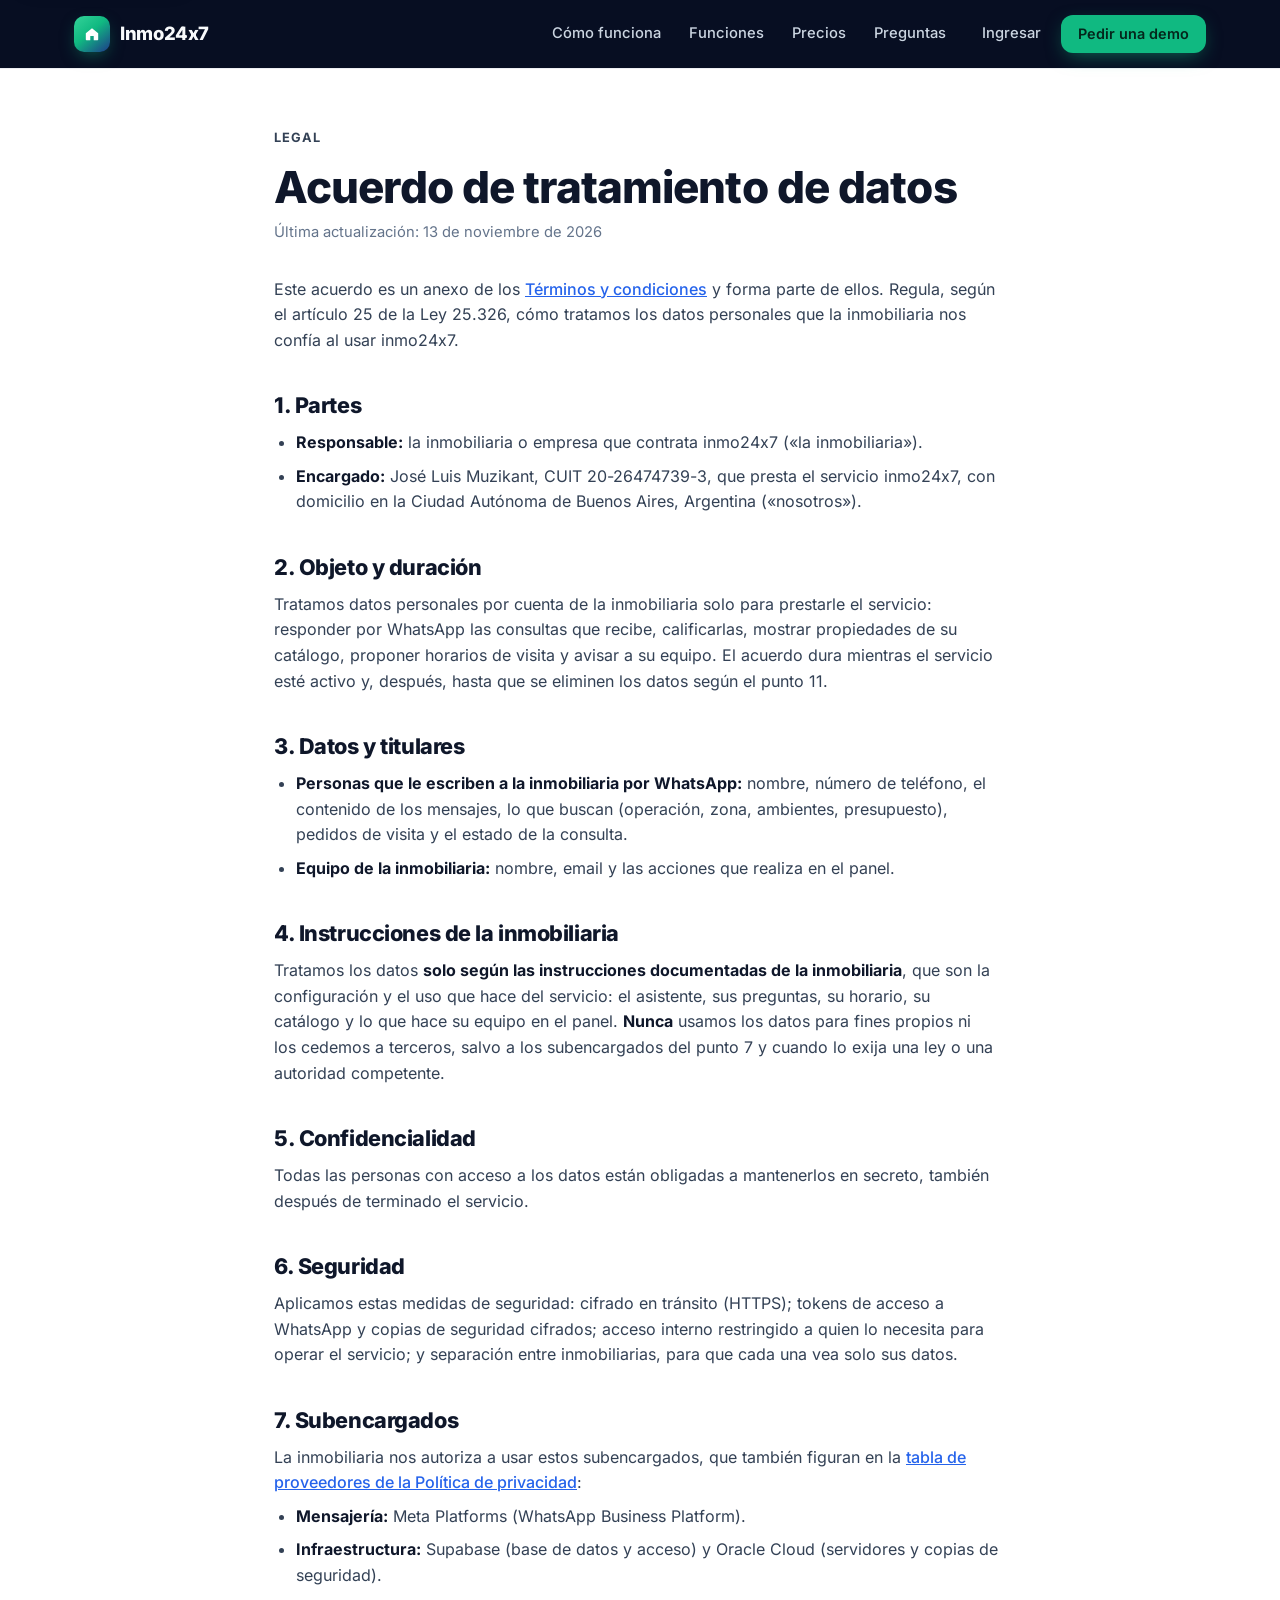
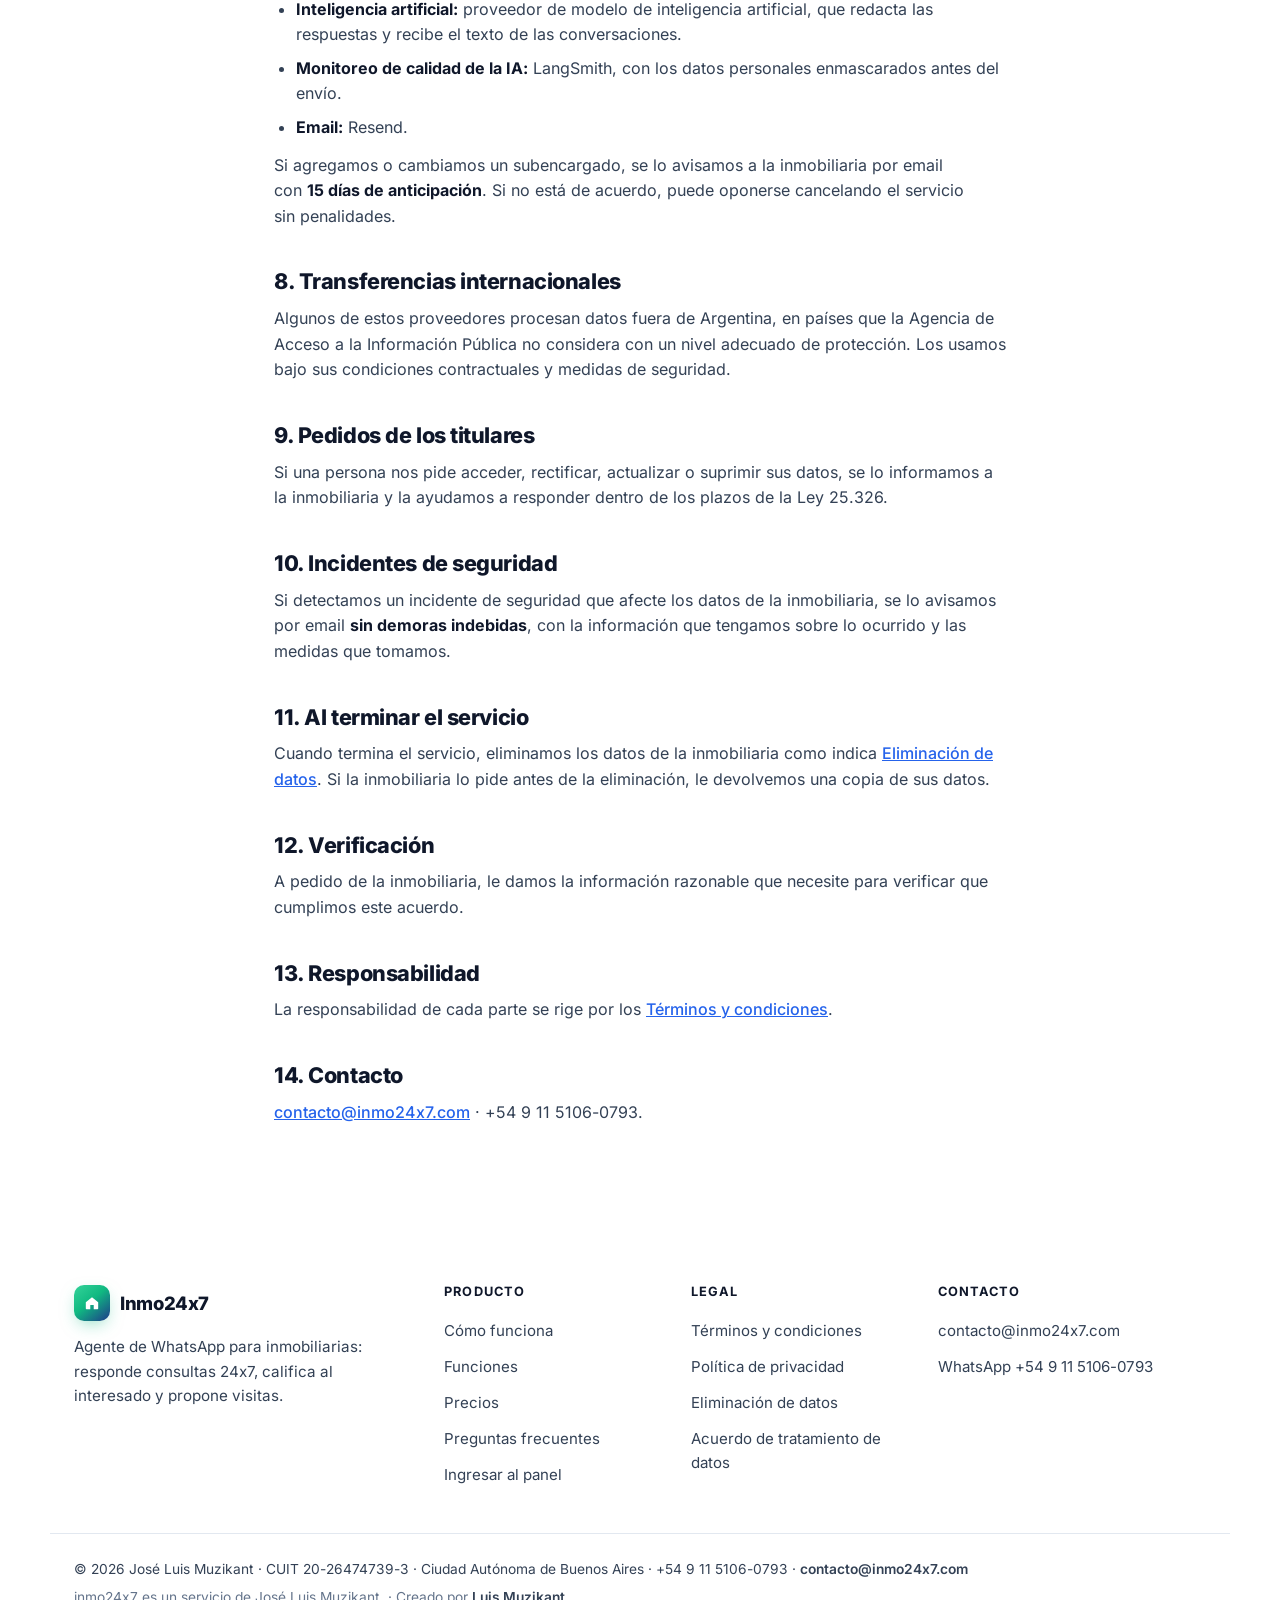
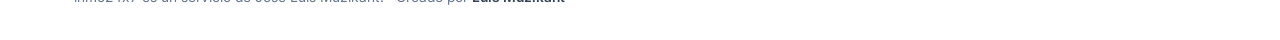
==== commit 0fc6cb8a: "List providers by category without countries or AI brand; generic international transfers notice in " ====
--- a/acuerdo-de-tratamiento-de-datos/index.html
+++ b/acuerdo-de-tratamiento-de-datos/index.html
@@ -93,12 +93,21 @@
 
         <section id="subencargados">
           <h2>7. Subencargados</h2>
-          <p>La inmobiliaria nos autoriza a usar los subencargados que figuran en la <a href="/privacidad/#proveedores">tabla de proveedores de la Política de privacidad</a>, que forma parte de este acuerdo. Si agregamos o cambiamos un subencargado, se lo avisamos a la inmobiliaria por email con <strong>15 días de anticipación</strong>. Si no está de acuerdo, puede oponerse cancelando el servicio sin penalidades.</p>
+          <p>La inmobiliaria nos autoriza a usar estos subencargados, que también figuran en la <a href="/privacidad/#proveedores">tabla de proveedores de la Política de privacidad</a>:</p>
+          <!-- Lista de subencargados: mantenerla igual a la tabla de proveedores de /privacidad/. -->
+          <ul>
+            <li><strong>Mensajería:</strong> Meta Platforms (WhatsApp Business Platform).</li>
+            <li><strong>Infraestructura:</strong> Supabase (base de datos y acceso) y Oracle Cloud (servidores y copias de seguridad).</li>
+            <li><strong>Inteligencia artificial:</strong> proveedor de modelo de inteligencia artificial, que redacta las respuestas y recibe el texto de las conversaciones.</li>
+            <li><strong>Monitoreo de calidad de la IA:</strong> LangSmith, con los datos personales enmascarados antes del envío.</li>
+            <li><strong>Email:</strong> Resend.</li>
+          </ul>
+          <p>Si agregamos o cambiamos un subencargado, se lo avisamos a la inmobiliaria por email con <strong>15 días de anticipación</strong>. Si no está de acuerdo, puede oponerse cancelando el servicio sin penalidades.</p>
         </section>
 
         <section id="transferencias">
           <h2>8. Transferencias internacionales</h2>
-          <p>Los subencargados están en <strong>Estados Unidos y China</strong>, países que la Agencia de Acceso a la Información Pública (AAIP) no considera con un nivel adecuado de protección de datos personales. Los usamos según sus términos contractuales y sus medidas de seguridad, como explica la <a href="/privacidad/#transferencias">Política de privacidad</a>.</p>
+          <p>Algunos de estos proveedores procesan datos fuera de Argentina, en países que la Agencia de Acceso a la Información Pública no considera con un nivel adecuado de protección. Los usamos bajo sus condiciones contractuales y medidas de seguridad.</p>
           <!-- TODO_ABOGADO: definir mecanismo de transferencia (cláusulas modelo Res. AAIP 198/2023 o consentimiento) -->
         </section>
 
--- a/styles.css
+++ b/styles.css
@@ -504,8 +504,8 @@
 .legal th, .legal td { text-align: left; vertical-align: top; padding: 12px 16px; border-bottom: 1px solid var(--line); color: var(--ink-2); }
 .legal th { background: var(--surface-2); color: var(--ink); font-weight: 600; font-size: .85rem; }
 .legal tbody tr:last-child td { border-bottom: 0; }
-.legal td:first-child { color: var(--ink); font-weight: 600; white-space: nowrap; }
-.legal td:last-child { white-space: nowrap; }
+.providers td:first-child { color: var(--ink-3); font-size: .86rem; }
+.providers td:nth-child(2) { color: var(--ink); font-weight: 600; }
 .legal-notice { margin-top: 20px; padding: 18px 20px; border-left: 4px solid var(--blue-900); background: #eff6ff; border-radius: 0 10px 10px 0; font-size: .93rem; }
 .notfound { text-align: left; min-height: 40vh; }
 .notfound p { margin-bottom: 28px; }
@@ -594,7 +594,7 @@
   .providers tbody tr:last-child { border-bottom: 0; }
   .providers td { display: block; padding: 0; border: 0; }
   .providers td + td { margin-top: 4px; }
-  .providers td:last-child::before { content: "País: "; color: var(--ink-3); }
+  .providers td:first-child { font-size: .78rem; font-weight: 600; letter-spacing: .04em; text-transform: uppercase; }
 }
 
 @media (max-width: 380px) {
